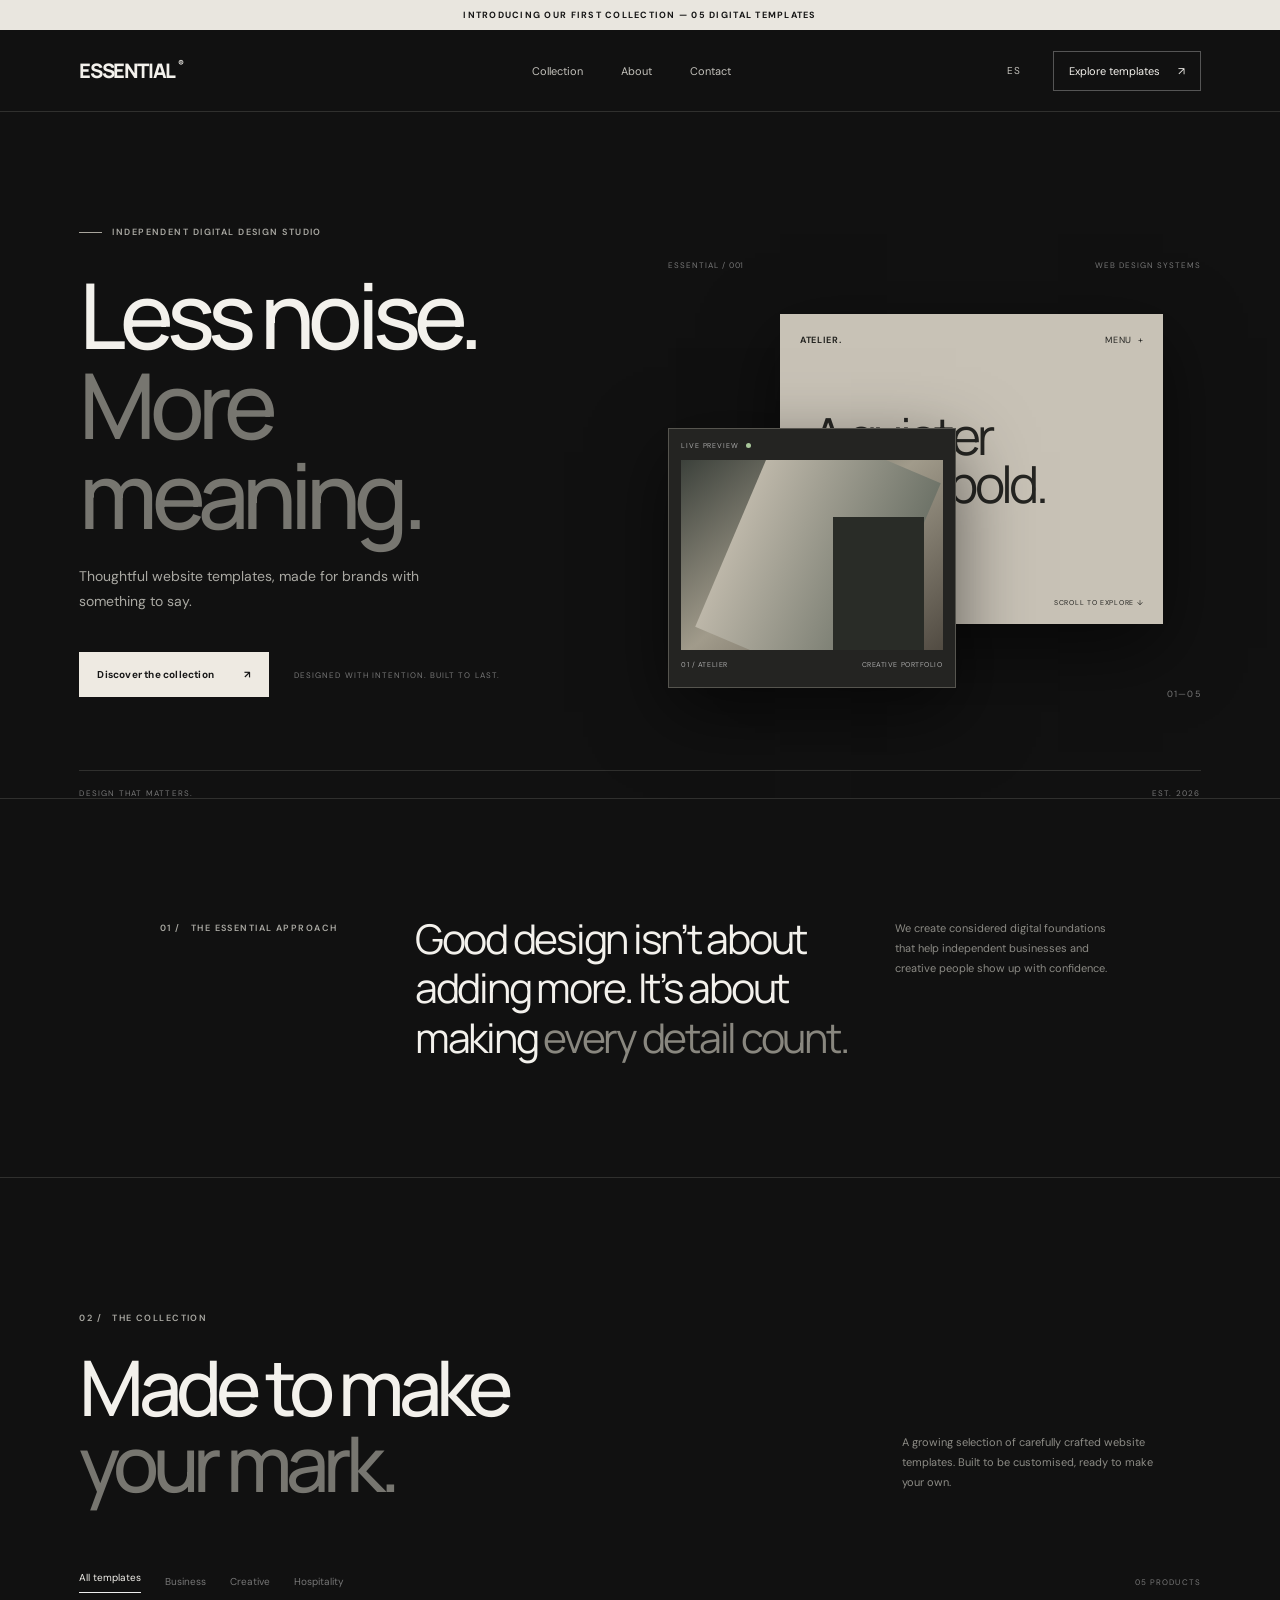
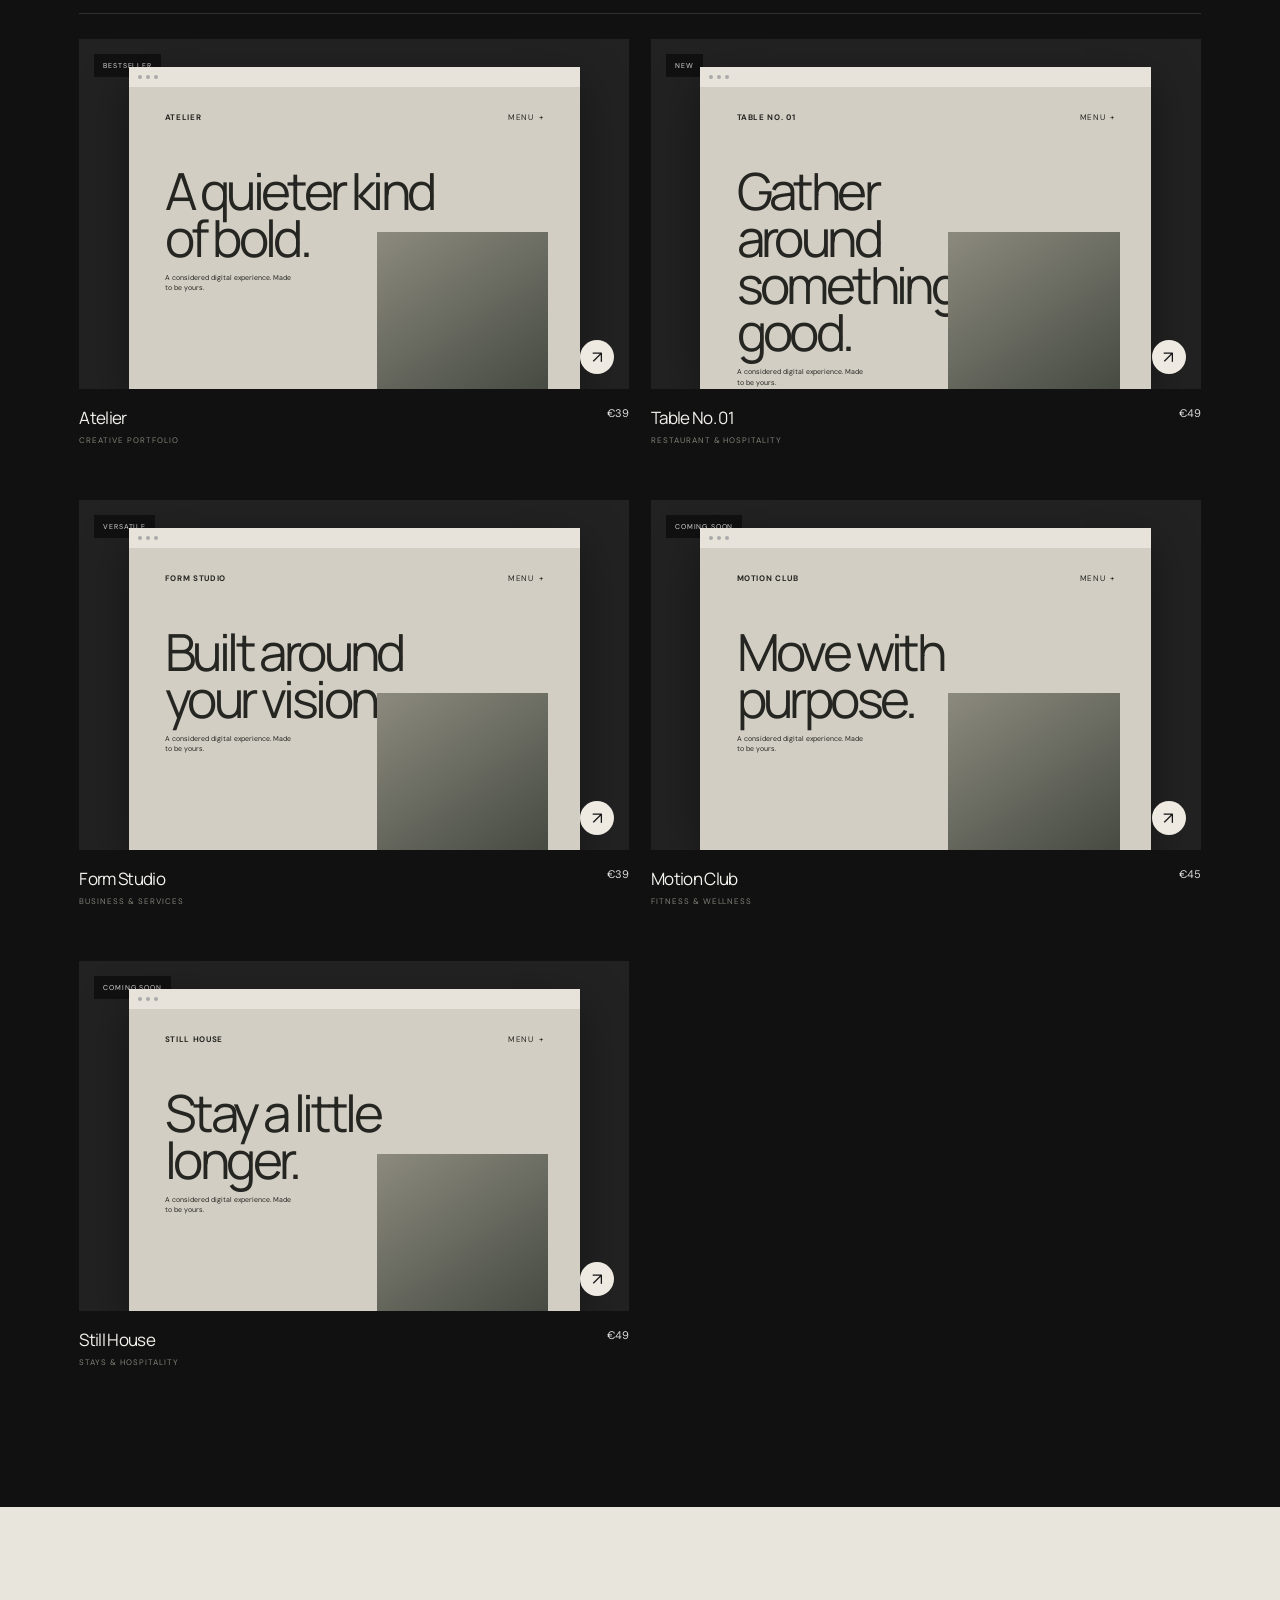
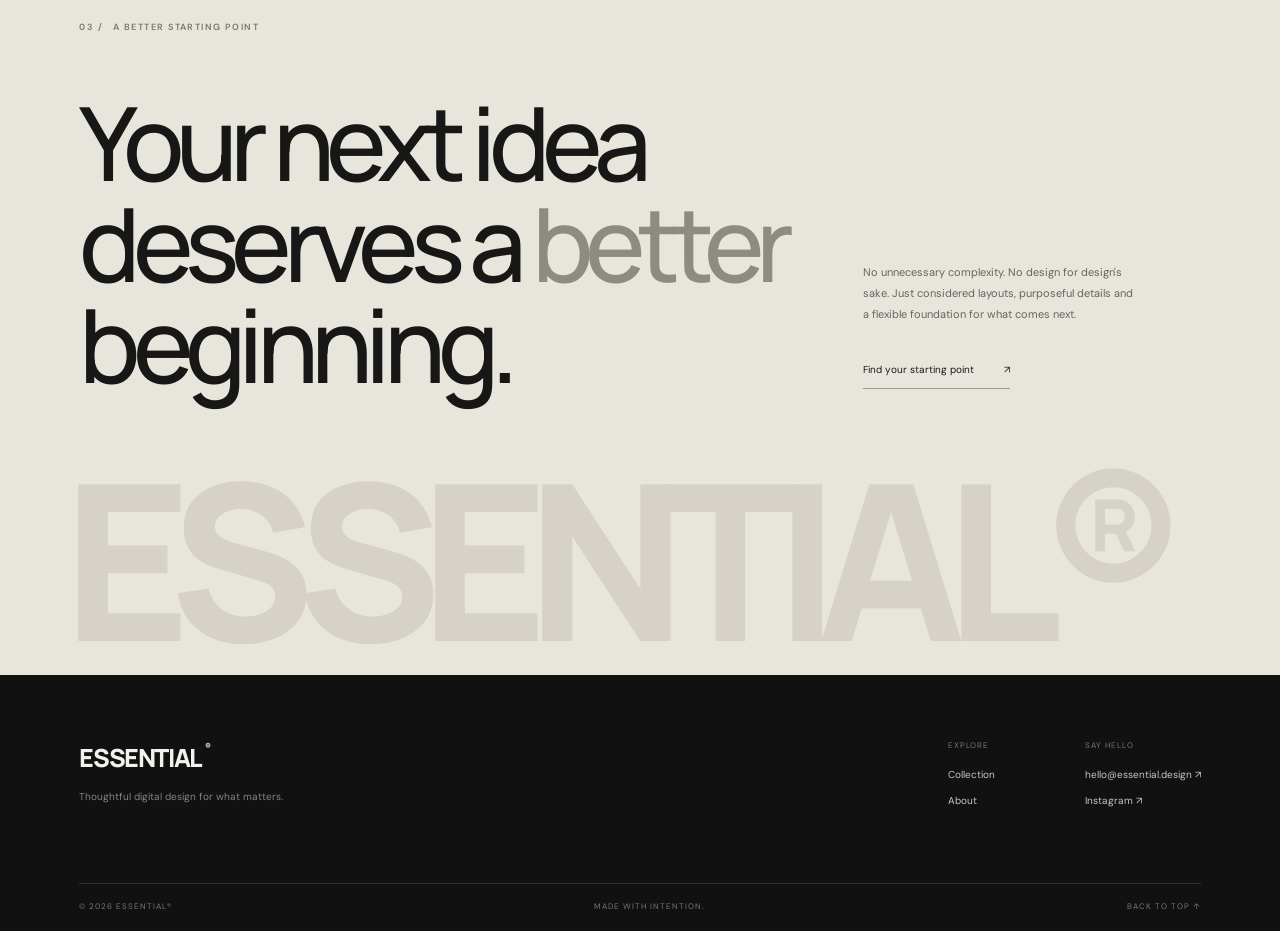
==== index.html @ 999c1328 "Initial commit - ESSENTIAL Store v0.1" ====
<!doctype html>
<html lang="en">

<head>
  <meta charset="utf-8">
  <meta name="viewport" content="width=device-width, initial-scale=1">
  <meta name="description" content="Essential — thoughtful website templates for ambitious brands.">
  <meta name="theme-color" content="#111111">
  <title>ESSENTIAL® — Digital Design Studio</title>
  <link rel="preconnect" href="https://fonts.googleapis.com">
  <link rel="preconnect" href="https://fonts.gstatic.com" crossorigin>
  <link
    href="https://fonts.googleapis.com/css2?family=DM+Sans:wght@400;500;600;700&family=Manrope:wght@400;500;600;700;800&display=swap"
    rel="stylesheet">
  <link rel="stylesheet" href="css/style.css">
  <script src="js/products.js" defer></script>
  <script src="js/main.js" defer></script>
</head>

<body>
  <div class="announcement" data-i18n="announcement">INTRODUCING OUR FIRST COLLECTION — 05 DIGITAL TEMPLATES</div>
  <header class="site-header">
    <a class="wordmark" href="#" aria-label="Essential home">ESSENTIAL<span>®</span></a>
    <nav class="main-nav" aria-label="Main navigation">
      <a href="#collection" data-i18n="navCollection">Collection</a>
      <a href="#about" data-i18n="navAbout">About</a>
      <a href="#contact" data-i18n="navContact">Contact</a>
    </nav>
    <div class="header-actions">
      <button class="language-switch" id="languageToggle" type="button" aria-label="Change language">ES</button>
      <a class="header-cta" href="#collection"><span data-i18n="navExplore">Explore templates</span><span
          aria-hidden="true">↗</span></a>
      <button class="menu-toggle" id="menuToggle" type="button" aria-label="Open menu"
        aria-expanded="false"><span></span><span></span></button>
    </div>
  </header>

  <main>
    <section class="hero">
      <div class="hero-copy">
        <p class="eyebrow"><span class="eyebrow-line"></span><span data-i18n="heroEyebrow">INDEPENDENT DIGITAL DESIGN
            STUDIO</span></p>
        <h1 data-i18n="heroTitle">Less noise.<br><span>More meaning.</span></h1>
        <p class="hero-description" data-i18n="heroDescription">Thoughtful website templates, made for brands with
          something to say.</p>
        <div class="hero-actions">
          <a class="button button-light" href="#collection"><span data-i18n="heroButton">Discover the
              collection</span><span>↗</span></a>
          <span class="hero-note" data-i18n="heroNote">DESIGNED WITH INTENTION. BUILT TO LAST.</span>
        </div>
      </div>
      <div class="hero-art" aria-label="Abstract website design preview">
        <div class="art-topline"><span>ESSENTIAL / 001</span><span>WEB DESIGN SYSTEMS</span></div>
        <div class="art-card art-card-back">
          <div class="mini-nav"><b>ATELIER.</b><span>MENU&nbsp; +</span></div>
          <div class="art-back-title">A quieter<br>kind of bold.</div>
          <div class="art-back-foot"><span>CREATIVE STUDIO</span><span>SCROLL TO EXPLORE ↓</span></div>
        </div>
        <div class="art-card art-card-front">
          <div class="preview-label">LIVE PREVIEW <i></i></div>
          <div class="preview-image"></div>
          <div class="preview-meta"><span>01 / ATELIER</span><span>CREATIVE PORTFOLIO</span></div>
        </div>
        <div class="art-index">01—05</div>
      </div>
      <div class="hero-bottom"><span data-i18n="heroBottom">DESIGN THAT MATTERS.</span><span>EST. 2026</span></div>
    </section>

    <section class="intro-strip" id="about">
      <p class="eyebrow">01 / <span data-i18n="aboutEyebrow">THE ESSENTIAL APPROACH</span></p>
      <p class="intro-statement" data-i18n="aboutStatement">Good design isn't about adding more. It's about making
        <em>every detail count.</em></p>
      <p class="intro-small" data-i18n="aboutText">We create considered digital foundations that help independent
        businesses and creative people show up with confidence.</p>
    </section>

    <section class="collection-section" id="collection">
      <div class="section-heading">
        <div>
          <p class="eyebrow">02 / <span data-i18n="collectionEyebrow">THE COLLECTION</span></p>
          <h2 data-i18n="collectionTitle">Made to make<br><span>your mark.</span></h2>
        </div>
        <p class="section-side-note" data-i18n="collectionNote">A growing selection of carefully crafted website
          templates. Built to be customised, ready to make your own.</p>
      </div>
      <div class="filter-row">
        <div class="filters" id="filters" aria-label="Filter templates">
          <button class="filter-button active" data-filter="all" data-i18n="filterAll">All templates</button>
          <button class="filter-button" data-filter="business" data-i18n="filterBusiness">Business</button>
          <button class="filter-button" data-filter="creative" data-i18n="filterCreative">Creative</button>
          <button class="filter-button" data-filter="hospitality" data-i18n="filterHospitality">Hospitality</button>
        </div>
        <span class="result-count" id="resultCount">05 PRODUCTS</span>
      </div>
      <div class="product-grid" id="productGrid"></div>
    </section>

    <section class="manifesto">
      <p class="eyebrow">03 / <span data-i18n="manifestoEyebrow">A BETTER STARTING POINT</span></p>
      <div class="manifesto-content">
        <h2 data-i18n="manifestoTitle">Your next idea<br>deserves a <em>better</em><br>beginning.</h2>
        <div class="manifesto-aside">
          <p data-i18n="manifestoText">No unnecessary complexity. No design for design's sake. Just considered layouts,
            purposeful details and a flexible foundation for what comes next.</p>
          <a class="text-link" href="#collection"><span data-i18n="manifestoLink">Find your starting
              point</span><span>↗</span></a>
        </div>
      </div>
      <div class="manifesto-word">ESSENTIAL®</div>
    </section>
  </main>

  <footer class="site-footer" id="contact">
    <div class="footer-top">
      <div>
        <a class="wordmark footer-wordmark" href="#">ESSENTIAL<span>®</span></a>
        <p data-i18n="footerTagline">Thoughtful digital design for what matters.</p>
      </div>
      <div class="footer-links">
        <div><span class="footer-label" data-i18n="footerExplore">EXPLORE</span><a href="#collection"
            data-i18n="navCollection">Collection</a><a href="#about" data-i18n="navAbout">About</a></div>
        <div><span class="footer-label" data-i18n="footerSayHello">SAY HELLO</span><a
            href="mailto:hello@essential.design">hello@essential.design ↗</a><span class="footer-muted">Instagram
            ↗</span></div>
      </div>
    </div>
    <div class="footer-bottom"><span>© 2026 ESSENTIAL®</span><span data-i18n="footerMade">MADE WITH INTENTION.</span><a
        href="#">BACK TO TOP ↑</a></div>
  </footer>

  <dialog class="product-dialog" id="productDialog">
    <button class="dialog-close" id="dialogClose" aria-label="Close dialog">×</button>
    <div class="dialog-preview" id="dialogPreview"></div>
    <div class="dialog-info">
      <p class="eyebrow" id="dialogCategory"></p>
      <h2 id="dialogTitle"></h2>
      <p id="dialogDescription"></p>
      <div class="dialog-bottom"><strong id="dialogPrice"></strong><button class="button button-light"
          id="interestButton" type="button"><span data-i18n="notifyMe">Register interest</span><span>↗</span></button>
      </div>
      <p class="dialog-disclaimer" data-i18n="comingSoon">Purchases will be enabled when the store launches. This
        preview does not process payments.</p>
    </div>
  </dialog>
  <div class="toast" id="toast" role="status" aria-live="polite"></div>
</body>

</html>
---- css/style.css ----
/* ESSENTIAL — initial storefront */
:root {
    --bg: #111;
    --panel: #181818;
    --panel-2: #202020;
    --text: #f3f1ec;
    --muted: #92918d;
    --line: #30302e;
    --accent: #d8d3c8;
    --font: "DM Sans", sans-serif;
    --display: "Manrope", sans-serif
}

* {
    box-sizing: border-box
}

html {
    scroll-behavior: smooth;
    scroll-padding-top: 90px
}

body {
    margin: 0;
    background: var(--bg);
    color: var(--text);
    font-family: var(--font);
    font-size: 14px;
    -webkit-font-smoothing: antialiased
}

a {
    color: inherit;
    text-decoration: none
}

button {
    font: inherit
}

.announcement {
    height: 30px;
    display: flex;
    align-items: center;
    justify-content: center;
    background: #e9e6df;
    color: #161616;
    font-size: 9px;
    font-weight: 700;
    letter-spacing: .14em;
    text-align: center;
    padding: 0 12px
}

.site-header {
    height: 82px;
    padding: 0 6.2%;
    display: flex;
    align-items: center;
    justify-content: space-between;
    border-bottom: 1px solid var(--line);
    position: sticky;
    top: 0;
    background: rgba(17, 17, 17, .94);
    backdrop-filter: blur(14px);
    z-index: 10
}

.wordmark {
    font-family: var(--display);
    font-size: 20px;
    font-weight: 800;
    letter-spacing: -1.4px
}

.wordmark span {
    font-size: 9px;
    vertical-align: top;
    margin-left: 3px;
    letter-spacing: 0
}

.main-nav {
    display: flex;
    gap: 38px;
    margin-left: 80px
}

.main-nav a,
.header-cta {
    font-size: 11px;
    color: #c4c2bc;
    transition: color .2s
}

.main-nav a:hover,
.header-cta:hover {
    color: white
}

.header-actions {
    display: flex;
    align-items: center;
    gap: 24px
}

.language-switch {
    border: 0;
    background: transparent;
    color: #c4c2bc;
    font-size: 10px;
    letter-spacing: .1em;
    cursor: pointer;
    padding: 8px
}

.header-cta {
    display: flex;
    gap: 18px;
    align-items: center;
    border: 1px solid #555;
    padding: 12px 15px;
    color: #f4f2ed
}

.menu-toggle {
    display: none;
    background: none;
    border: 0
}

.hero {
    min-height: 660px;
    padding: 105px 6.2% 28px;
    position: relative;
    display: grid;
    grid-template-columns: 1fr 1fr;
    gap: 5%;
    align-items: center;
    overflow: hidden
}

.hero-copy {
    max-width: 570px;
    padding-bottom: 45px
}

.eyebrow {
    font-size: 9px;
    letter-spacing: .16em;
    color: #aaa9a3;
    font-weight: 600;
    display: flex;
    align-items: center;
    gap: 10px
}

.eyebrow-line {
    width: 23px;
    height: 1px;
    background: #a8a59d
}

.hero h1,
.section-heading h2,
.manifesto h2 {
    font-family: var(--display);
    font-weight: 500;
    letter-spacing: -.075em;
    line-height: .99;
    font-size: clamp(56px, 7.1vw, 100px);
    margin: 32px 0 24px
}

.hero h1 span,
.section-heading h2 span {
    color: #777670
}

.hero-description {
    max-width: 360px;
    color: #aaa9a3;
    line-height: 1.8;
    font-size: 14px
}

.hero-actions {
    display: flex;
    align-items: center;
    gap: 25px;
    margin-top: 38px;
    flex-wrap: wrap
}

.button {
    display: inline-flex;
    align-items: center;
    justify-content: space-between;
    gap: 30px;
    padding: 16px 18px;
    border: 0;
    font-size: 10px;
    font-weight: 700;
    letter-spacing: .02em;
    cursor: pointer;
    transition: transform .2s, background .2s
}

.button:hover {
    transform: translateY(-2px)
}

.button-light {
    background: #eeeae2;
    color: #171717
}

.hero-note {
    font-size: 8px;
    letter-spacing: .13em;
    color: #777
}

.hero-art {
    height: 440px;
    position: relative;
    max-width: 570px;
    width: 100%;
    justify-self: end
}

.art-topline {
    display: flex;
    justify-content: space-between;
    font-size: 8px;
    letter-spacing: .12em;
    color: #777;
    position: absolute;
    top: 0;
    width: 100%
}

.art-card {
    position: absolute;
    box-shadow: 0 24px 70px #0008;
    overflow: hidden
}

.art-card-back {
    width: 72%;
    height: 310px;
    right: 7%;
    top: 54px;
    background: #c8c2b6;
    color: #252522;
    padding: 20px
}

.mini-nav {
    display: flex;
    justify-content: space-between;
    font-size: 9px;
    letter-spacing: .08em
}

.art-back-title {
    font-family: var(--display);
    font-size: clamp(30px, 4vw, 54px);
    line-height: .95;
    letter-spacing: -.07em;
    margin: 65px 0 0 12px
}

.art-back-foot {
    position: absolute;
    bottom: 17px;
    left: 20px;
    right: 20px;
    display: flex;
    justify-content: space-between;
    font-size: 7px;
    letter-spacing: .1em
}

.art-card-front {
    width: 54%;
    height: 260px;
    left: 0;
    bottom: 12px;
    background: #242422;
    padding: 12px;
    border: 1px solid #56554f
}

.preview-label {
    font-size: 7px;
    letter-spacing: .13em;
    color: #aaa;
    display: flex;
    align-items: center;
    gap: 7px;
    margin-bottom: 10px
}

.preview-label i {
    width: 5px;
    height: 5px;
    border-radius: 50%;
    background: #a8c69a
}

.preview-image {
    height: 190px;
    background: linear-gradient(140deg, #3c413b, #a19b8b 48%, #514b42);
    position: relative;
    overflow: hidden
}

.preview-image:before {
    content: "";
    position: absolute;
    width: 65%;
    height: 120%;
    background: linear-gradient(90deg, #bdb7a9, #6f7469);
    transform: rotate(23deg);
    left: 20%;
    top: -10%
}

.preview-image:after {
    content: "";
    position: absolute;
    width: 35%;
    height: 70%;
    background: #292c27;
    right: 7%;
    bottom: 0
}

.preview-meta {
    display: flex;
    justify-content: space-between;
    font-size: 7px;
    color: #aaa;
    margin-top: 10px;
    letter-spacing: .08em
}

.art-index {
    position: absolute;
    right: 0;
    bottom: 0;
    font-size: 9px;
    color: #777;
    letter-spacing: .12em
}

.hero-bottom {
    grid-column: 1/-1;
    display: flex;
    justify-content: space-between;
    border-top: 1px solid var(--line);
    padding-top: 17px;
    font-size: 8px;
    letter-spacing: .15em;
    color: #777
}

.intro-strip {
    padding: 115px 12.5%;
    border-top: 1px solid var(--line);
    border-bottom: 1px solid var(--line);
    display: grid;
    grid-template-columns: 1fr 2fr 1fr;
    gap: 30px;
    align-items: start
}

.intro-strip .eyebrow {
    margin: 8px 0
}

.intro-statement {
    font-family: var(--display);
    font-size: clamp(26px, 3.2vw, 43px);
    letter-spacing: -.055em;
    line-height: 1.2;
    margin: 0;
    max-width: 650px
}

.intro-statement em {
    font-style: normal;
    color: #89877f
}

.intro-small {
    font-size: 11px;
    color: #8c8b85;
    line-height: 1.8;
    margin: 5px 0 0
}

.collection-section {
    padding: 125px 6.2% 140px
}

.section-heading {
    display: flex;
    justify-content: space-between;
    align-items: end;
    margin-bottom: 65px
}

.section-heading h2 {
    font-size: clamp(48px, 6vw, 78px);
    margin: 25px 0 0
}

.section-side-note {
    max-width: 265px;
    color: #8d8c86;
    font-size: 11px;
    line-height: 1.8;
    margin: 0 3% 8px 20px
}

.filter-row {
    display: flex;
    align-items: center;
    justify-content: space-between;
    border-bottom: 1px solid var(--line);
    padding-bottom: 15px;
    margin-bottom: 25px
}

.filters {
    display: flex;
    gap: 24px;
    flex-wrap: wrap
}

.filter-button {
    border: 0;
    background: none;
    padding: 5px 0;
    color: #777;
    font-size: 10px;
    cursor: pointer
}

.filter-button.active,
.filter-button:hover {
    color: #f2f0eb
}

.filter-button.active:after {
    content: "";
    height: 1px;
    display: block;
    background: #eee;
    margin-top: 8px
}

.result-count {
    font-size: 8px;
    letter-spacing: .13em;
    color: #777
}

.product-grid {
    display: grid;
    grid-template-columns: repeat(2, minmax(0, 1fr));
    gap: 55px 22px
}

.product-card {
    min-width: 0;
    cursor: pointer
}

.product-visual {
    height: 350px;
    background: #222;
    position: relative;
    overflow: hidden;
    transition: transform .35s
}

.product-card:hover .product-visual {
    transform: translateY(-4px)
}

.product-visual .mock-window {
    position: absolute;
    inset: 28px 9% 0;
    background: #d2cec3;
    color: #252522;
    box-shadow: 0 15px 45px #0006;
    overflow: hidden
}

.mock-browser {
    height: 20px;
    background: #e7e3da;
    display: flex;
    align-items: center;
    padding: 0 9px;
    gap: 4px
}

.mock-browser i {
    width: 4px;
    height: 4px;
    border-radius: 50%;
    background: #aaa
}

.mock-site {
    padding: 25px 8%;
    height: 100%;
    position: relative
}

.mock-nav {
    display: flex;
    justify-content: space-between;
    font-size: 8px;
    letter-spacing: .08em
}

.mock-headline {
    font-family: var(--display);
    font-size: clamp(27px, 4vw, 52px);
    line-height: .92;
    letter-spacing: -.07em;
    margin-top: 45px;
    max-width: 75%
}

.mock-sub {
    font-size: 7px;
    max-width: 130px;
    line-height: 1.5;
    margin-top: 12px
}

.mock-shape {
    position: absolute;
    right: 7%;
    bottom: 0;
    width: 38%;
    height: 55%;
    background: linear-gradient(145deg, #8c8a7e, #41463e)
}

.visual-restaurant {
    background: #39342f
}

.visual-restaurant .mock-window {
    background: #e2d6c4
}

.visual-restaurant .mock-shape {
    background: linear-gradient(145deg, #a77b4e, #37291f)
}

.visual-barber {
    background: #292929
}

.visual-barber .mock-window {
    background: #d2c8b8
}

.visual-barber .mock-shape {
    background: linear-gradient(145deg, #282522, #806b51)
}

.visual-portfolio {
    background: #333a37
}

.visual-portfolio .mock-window {
    background: #d7d9d1
}

.visual-portfolio .mock-shape {
    background: linear-gradient(145deg, #7d8b7c, #343d38)
}

.visual-fitness {
    background: #30382f
}

.visual-fitness .mock-window {
    background: #d9ddce
}

.visual-fitness .mock-shape {
    background: linear-gradient(145deg, #b5c66e, #4c5a39)
}

.visual-stay {
    background: #34302d
}

.visual-stay .mock-window {
    background: #e1d8ca
}

.visual-stay .mock-shape {
    background: linear-gradient(145deg, #a7a08c, #625f50)
}

.product-tag {
    position: absolute;
    top: 15px;
    left: 15px;
    background: #111;
    color: #ddd;
    padding: 7px 9px;
    font-size: 7px;
    letter-spacing: .12em
}

.product-open {
    position: absolute;
    right: 15px;
    bottom: 15px;
    width: 34px;
    height: 34px;
    border-radius: 50%;
    display: grid;
    place-items: center;
    background: #eeeae2;
    color: #171717;
    font-size: 17px;
    transition: transform .2s
}

.product-card:hover .product-open {
    transform: rotate(45deg)
}

.product-details {
    display: flex;
    justify-content: space-between;
    align-items: start;
    padding-top: 17px;
    gap: 12px
}

.product-name {
    font-family: var(--display);
    font-size: 17px;
    letter-spacing: -.04em
}

.product-category {
    font-size: 8px;
    color: #818078;
    letter-spacing: .12em;
    margin-top: 6px
}

.product-price {
    font-size: 11px;
    color: #ddd
}

.manifesto {
    padding: 105px 6.2% 30px;
    background: #e8e5dd;
    color: #171715;
    overflow: hidden
}

.manifesto .eyebrow {
    color: #77766f
}

.manifesto-content {
    display: flex;
    justify-content: space-between;
    align-items: end
}

.manifesto h2 {
    font-size: clamp(55px, 8vw, 105px);
    margin: 50px 0 75px
}

.manifesto h2 em {
    font-style: normal;
    color: #8d8b82
}

.manifesto-aside {
    max-width: 270px;
    margin: 0 6% 82px 25px
}

.manifesto-aside p {
    font-size: 11px;
    line-height: 1.9;
    color: #65645e
}

.text-link {
    display: inline-flex;
    gap: 30px;
    border-bottom: 1px solid #999;
    padding: 12px 0;
    font-size: 10px;
    margin-top: 15px
}

.manifesto-word {
    font-family: var(--display);
    font-size: clamp(75px, 17vw, 230px);
    font-weight: 800;
    letter-spacing: -.1em;
    line-height: .8;
    white-space: nowrap;
    color: #d6d2c8;
    margin-left: -1.5%
}

.site-footer {
    padding: 65px 6.2% 20px
}

.footer-top {
    display: flex;
    justify-content: space-between;
    padding-bottom: 70px
}

.footer-wordmark {
    font-size: 25px
}

.footer-top p {
    font-size: 10px;
    color: #85847e;
    margin-top: 15px
}

.footer-links {
    display: flex;
    gap: 90px
}

.footer-links>div {
    display: flex;
    flex-direction: column;
    gap: 13px
}

.footer-label {
    font-size: 8px;
    letter-spacing: .14em;
    color: #777;
    margin-bottom: 5px
}

.footer-links a,
.footer-muted {
    font-size: 10px;
    color: #c9c7c1
}

.footer-bottom {
    border-top: 1px solid var(--line);
    padding-top: 17px;
    display: flex;
    justify-content: space-between;
    font-size: 8px;
    letter-spacing: .12em;
    color: #777
}

.product-dialog {
    padding: 0;
    border: 1px solid #444;
    background: #171717;
    color: #f3f1ec;
    width: min(760px, calc(100% - 32px));
    max-width: none;
    grid-template-columns: 1fr 1fr;
    box-shadow: 0 30px 100px #000b
}

.product-dialog[open] {
    display: grid
}

.product-dialog::backdrop {
    background: #000b;
    backdrop-filter: blur(5px)
}

.dialog-close {
    position: absolute;
    right: 12px;
    top: 8px;
    background: none;
    border: 0;
    color: #fff;
    font-size: 27px;
    cursor: pointer;
    z-index: 2
}

.dialog-preview {
    min-height: 330px;
    background: #353a34;
    position: relative;
    overflow: hidden
}

.dialog-preview:before {
    content: "";
    position: absolute;
    inset: 40px 20px 0;
    background: #d6d1c5;
    box-shadow: 0 10px 40px #0006
}

.dialog-preview:after {
    content: "";
    position: absolute;
    width: 45%;
    height: 45%;
    right: 15%;
    bottom: 0;
    background: linear-gradient(130deg, #9b9a87, #4b5147)
}

.dialog-info {
    padding: 55px 30px 25px;
    display: flex;
    flex-direction: column
}

.dialog-info h2 {
    font-family: var(--display);
    font-size: 34px;
    letter-spacing: -.06em;
    margin: 15px 0
}

.dialog-info>p:not(.eyebrow):not(.dialog-disclaimer) {
    font-size: 11px;
    color: #aaa;
    line-height: 1.8
}

.dialog-bottom {
    display: flex;
    align-items: center;
    justify-content: space-between;
    margin-top: auto;
    padding-top: 35px
}

.dialog-bottom strong {
    font-size: 18px
}

.dialog-disclaimer {
    font-size: 8px;
    color: #777;
    line-height: 1.6;
    margin-top: 18px
}

.toast {
    position: fixed;
    bottom: 24px;
    left: 50%;
    transform: translate(-50%, 20px);
    background: #eeeae2;
    color: #171717;
    padding: 13px 18px;
    font-size: 11px;
    opacity: 0;
    pointer-events: none;
    transition: .25s;
    z-index: 30
}

.toast.show {
    opacity: 1;
    transform: translate(-50%, 0)
}

@media(max-width:800px) {
    .site-header {
        padding: 0 5%;
        height: 72px
    }

    .main-nav {
        gap: 20px;
        margin-left: 0
    }

    .header-actions {
        gap: 12px
    }

    .hero {
        padding: 75px 5% 25px;
        grid-template-columns: 1fr;
        gap: 35px
    }

    .hero-copy {
        padding: 0
    }

    .hero-art {
        justify-self: center;
        width: min(100%, 550px);
        height: 390px
    }

    .hero-bottom {
        margin-top: 15px
    }

    .intro-strip {
        padding: 80px 8%;
        grid-template-columns: 1fr 2fr
    }

    .intro-small {
        grid-column: 2
    }

    .collection-section {
        padding: 90px 5%
    }

    .section-heading {
        align-items: start;
        gap: 25px;
        flex-direction: column
    }

    .section-side-note {
        margin: 0;
        max-width: 420px
    }

    .product-visual {
        height: 300px
    }

    .manifesto {
        padding: 85px 5% 25px
    }

    .manifesto-content {
        display: block
    }

    .manifesto h2 {
        margin: 45px 0
    }

    .manifesto-aside {
        margin: 0 0 55px auto
    }

    .footer-links {
        gap: 40px
    }
}

@media(max-width:560px) {
    .announcement {
        font-size: 7px
    }

    .main-nav {
        display: none;
        position: absolute;
        top: 71px;
        left: 0;
        right: 0;
        background: #171717;
        padding: 25px 5%;
        border-bottom: 1px solid var(--line);
        flex-direction: column;
        gap: 22px
    }

    .main-nav.open {
        display: flex
    }

    .header-cta {
        display: none
    }

    .menu-toggle {
        display: flex;
        flex-direction: column;
        gap: 5px;
        padding: 8px
    }

    .menu-toggle span {
        width: 20px;
        height: 1px;
        background: #eee
    }

    .hero {
        padding-top: 65px
    }

    .hero h1 {
        font-size: 64px
    }

    .hero-art {
        height: 330px
    }

    .art-card-back {
        height: 245px
    }

    .art-card-front {
        height: 215px
    }

    .preview-image {
        height: 145px
    }

    .art-back-title {
        margin-top: 45px
    }

    .intro-strip {
        display: block;
        padding: 70px 7%
    }

    .intro-statement {
        font-size: 32px;
        margin: 30px 0
    }

    .intro-small {
        max-width: 320px
    }

    .collection-section {
        padding: 75px 5%
    }

    .section-heading h2 {
        font-size: 55px
    }

    .filter-row {
        align-items: flex-start;
        gap: 15px;
        flex-direction: column
    }

    .filters {
        gap: 17px
    }

    .product-grid {
        grid-template-columns: 1fr;
        gap: 38px
    }

    .product-visual {
        height: 330px
    }

    .mock-headline {
        font-size: 46px
    }

    .manifesto h2 {
        font-size: 58px
    }

    .manifesto-word {
        font-size: 19vw
    }

    .footer-top {
        display: block
    }

    .footer-links {
        margin-top: 45px;
        gap: 35px;
        flex-wrap: wrap
    }

    .footer-bottom {
        gap: 12px;
        flex-wrap: wrap;
        font-size: 7px
    }

    .product-dialog[open] {
        display: block
    }

    .dialog-preview {
        min-height: 220px
    }

    .dialog-info {
        padding: 30px 22px 22px
    }

    .dialog-bottom {
        padding-top: 20px
    }
}
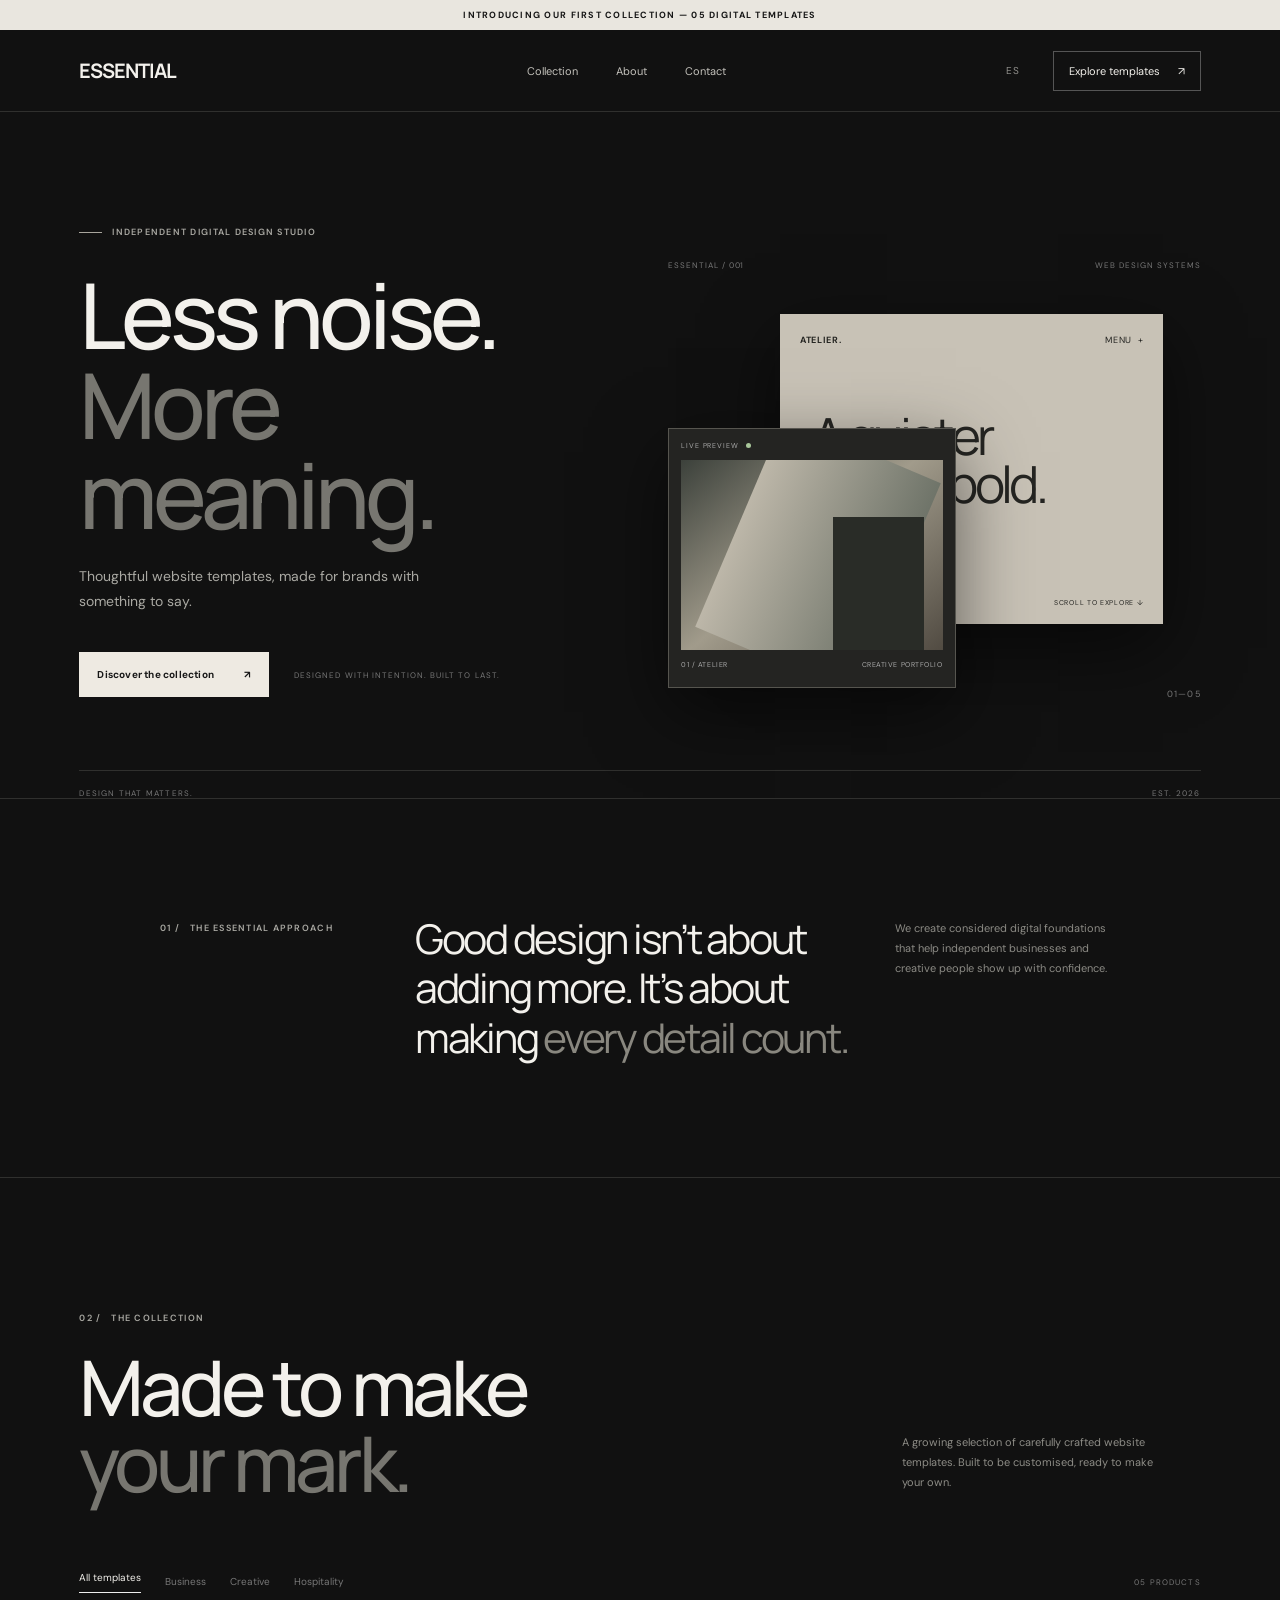
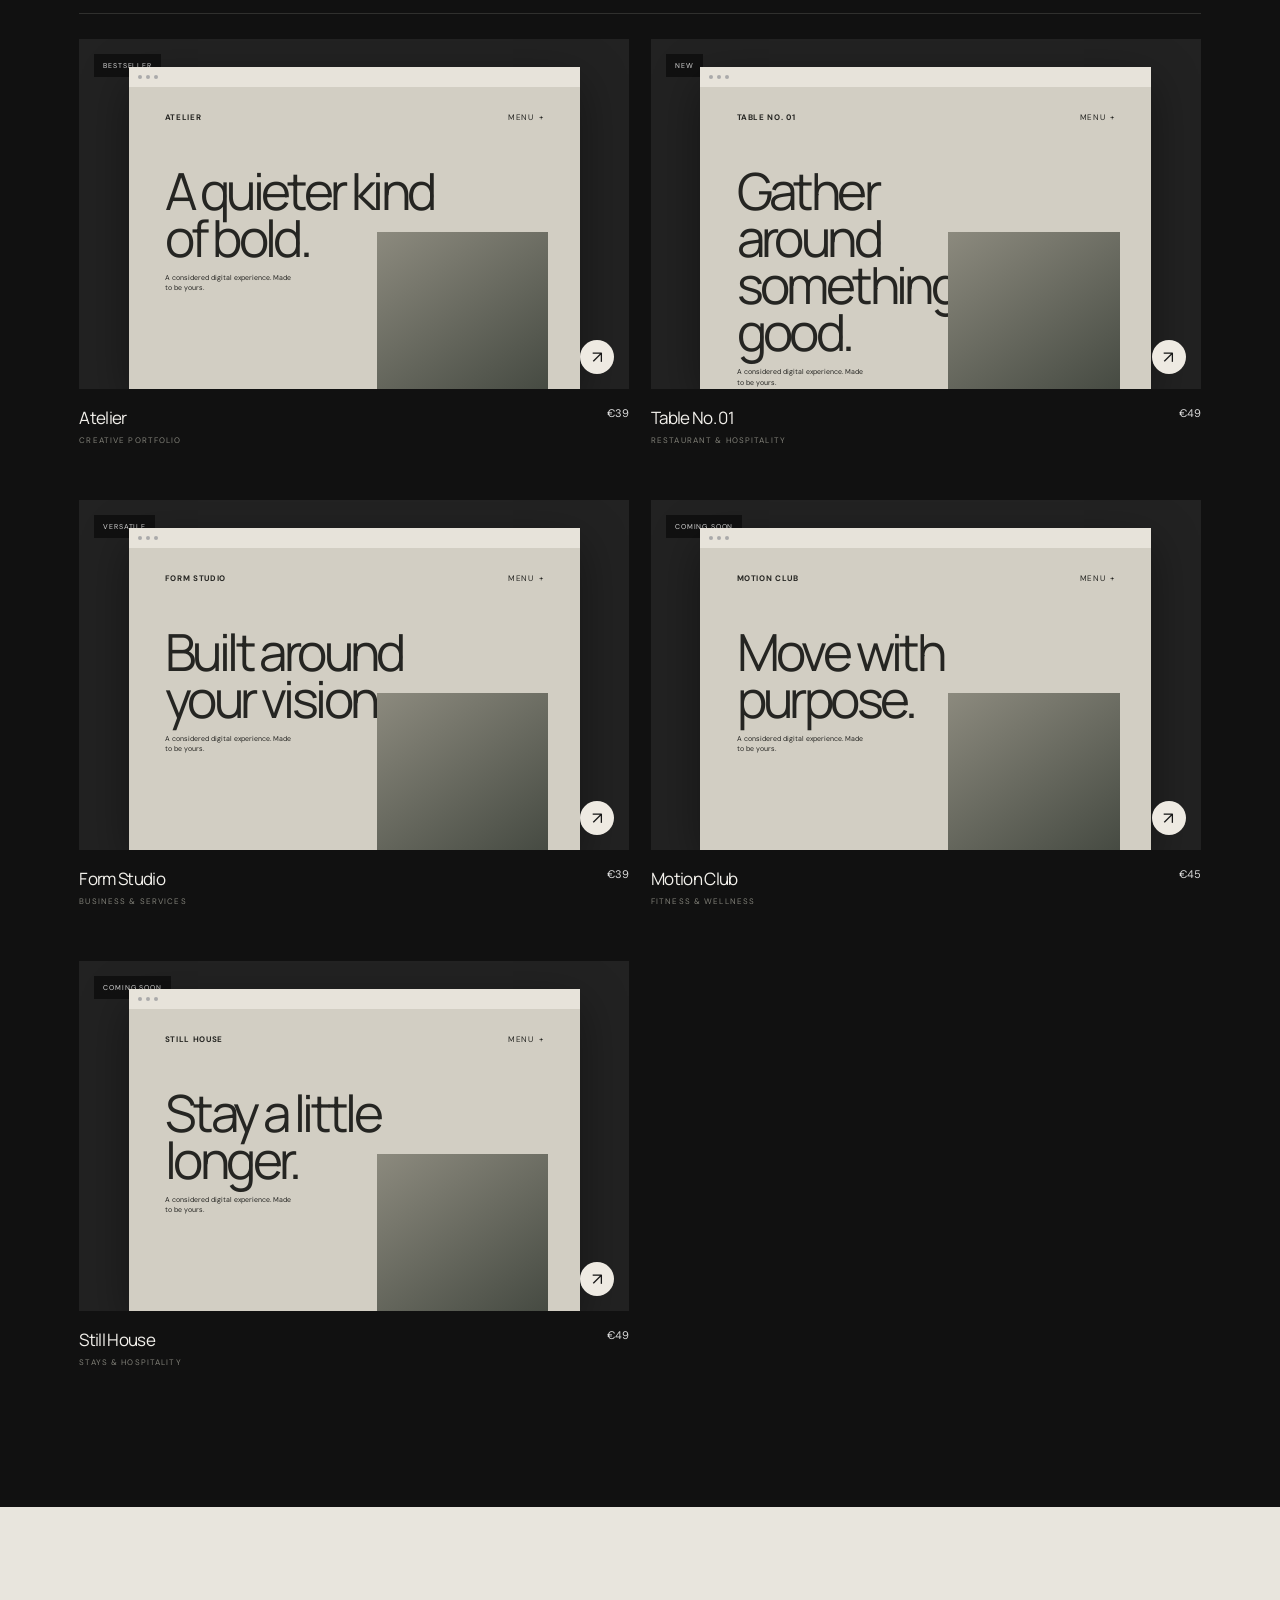
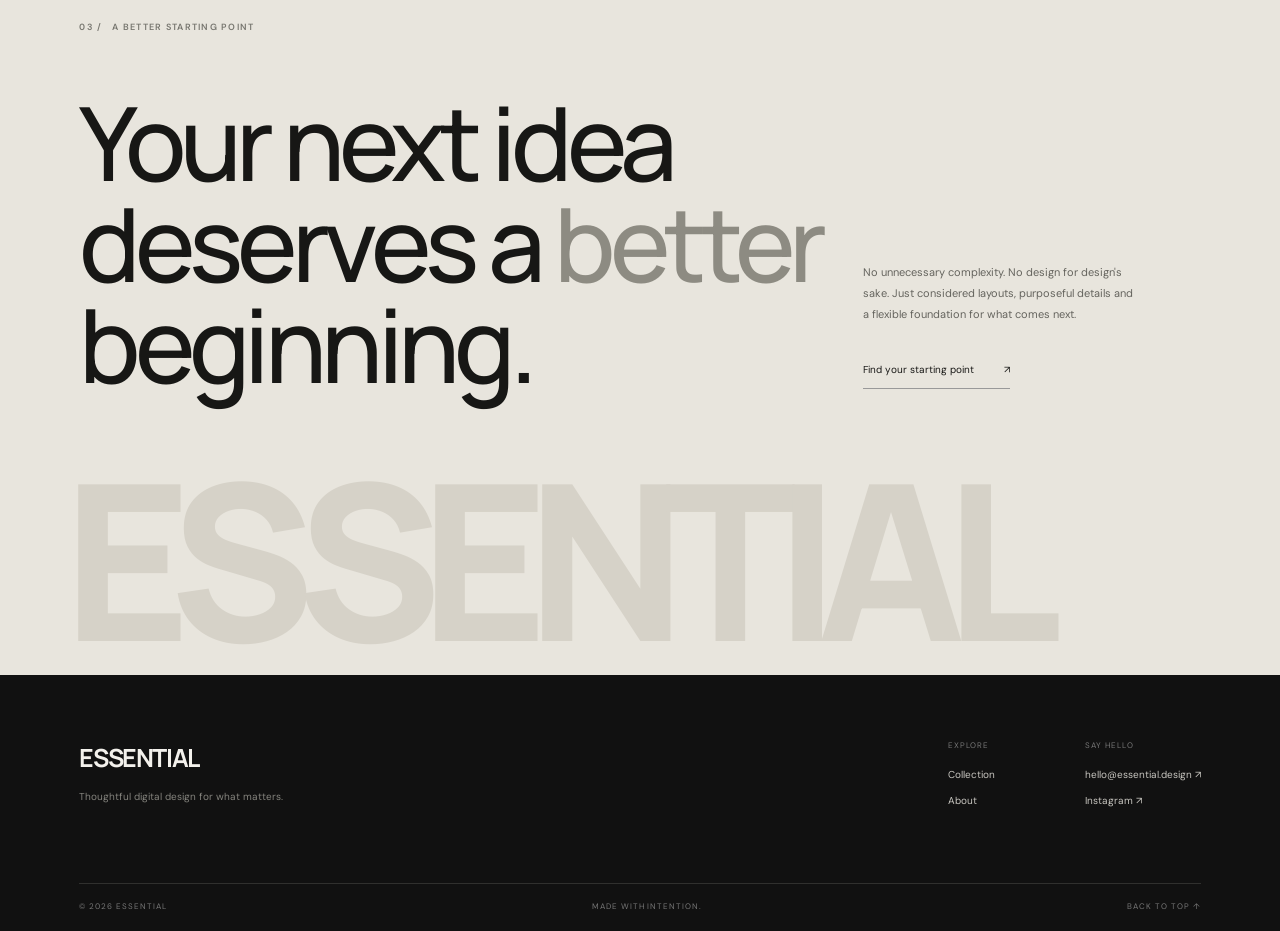
==== commit 4926bcae: "Refine ESSENTIAL visual identity and navigation" ====
--- a/index.html
+++ b/index.html
@@ -6,7 +6,7 @@
   <meta name="viewport" content="width=device-width, initial-scale=1">
   <meta name="description" content="Essential — thoughtful website templates for ambitious brands.">
   <meta name="theme-color" content="#111111">
-  <title>ESSENTIAL® — Digital Design Studio</title>
+  <title>ESSENTIAL — Digital Design Studio</title>
   <link rel="preconnect" href="https://fonts.googleapis.com">
   <link rel="preconnect" href="https://fonts.gstatic.com" crossorigin>
   <link
@@ -20,7 +20,7 @@
 <body>
   <div class="announcement" data-i18n="announcement">INTRODUCING OUR FIRST COLLECTION — 05 DIGITAL TEMPLATES</div>
   <header class="site-header">
-    <a class="wordmark" href="#" aria-label="Essential home">ESSENTIAL<span>®</span></a>
+    <a class="wordmark" href="#" aria-label="Essential home">ESSENTIAL</a>
     <nav class="main-nav" aria-label="Main navigation">
       <a href="#collection" data-i18n="navCollection">Collection</a>
       <a href="#about" data-i18n="navAbout">About</a>
@@ -69,7 +69,8 @@
     <section class="intro-strip" id="about">
       <p class="eyebrow">01 / <span data-i18n="aboutEyebrow">THE ESSENTIAL APPROACH</span></p>
       <p class="intro-statement" data-i18n="aboutStatement">Good design isn't about adding more. It's about making
-        <em>every detail count.</em></p>
+        <em>every detail count.</em>
+      </p>
       <p class="intro-small" data-i18n="aboutText">We create considered digital foundations that help independent
         businesses and creative people show up with confidence.</p>
     </section>
@@ -106,14 +107,14 @@
               point</span><span>↗</span></a>
         </div>
       </div>
-      <div class="manifesto-word">ESSENTIAL®</div>
+      <div class="manifesto-word">ESSENTIAL</div>
     </section>
   </main>
 
   <footer class="site-footer" id="contact">
     <div class="footer-top">
       <div>
-        <a class="wordmark footer-wordmark" href="#">ESSENTIAL<span>®</span></a>
+        <a class="wordmark footer-wordmark" href="#">ESSENTIAL</a>
         <p data-i18n="footerTagline">Thoughtful digital design for what matters.</p>
       </div>
       <div class="footer-links">
@@ -124,7 +125,7 @@
             ↗</span></div>
       </div>
     </div>
-    <div class="footer-bottom"><span>© 2026 ESSENTIAL®</span><span data-i18n="footerMade">MADE WITH INTENTION.</span><a
+    <div class="footer-bottom"><span>© 2026 ESSENTIAL</span><span data-i18n="footerMade">MADE WITH INTENTION.</span><a
         href="#">BACK TO TOP ↑</a></div>
   </footer>
 
--- a/css/style.css
+++ b/css/style.css
@@ -8,7 +8,15 @@
     --line: #30302e;
     --accent: #d8d3c8;
     --font: "DM Sans", sans-serif;
-    --display: "Manrope", sans-serif
+    --display: "Manrope", sans-serif;
+
+    /* Identidad visual ESSENTIAL */
+    --letter-spacing-display: -0.055em;
+    --letter-spacing-label: 0.14em;
+
+    /* Transiciones */
+    --transition-fast: 200ms ease;
+    --transition-smooth: 350ms ease;
 }
 
 * {
@@ -93,11 +101,31 @@
     transition: color .2s
 }
 
-.main-nav a:hover,
-.header-cta:hover {
-    color: white
-}
-
+.main-nav a {
+    position: relative;
+}
+
+.main-nav a::after {
+    content: "";
+    position: absolute;
+    left: 0;
+    bottom: -7px;
+    width: 100%;
+    height: 1px;
+    background: var(--accent);
+    transform: scaleX(0);
+    transform-origin: right;
+    transition: transform var(--transition-smooth);
+}
+
+.main-nav a:hover::after {
+    transform: scaleX(1);
+    transform-origin: left;
+}
+
+.main-nav a:hover {
+    color: var(--text);
+}
 .header-actions {
     display: flex;
     align-items: center;
@@ -107,11 +135,21 @@
 .language-switch {
     border: 0;
     background: transparent;
-    color: #c4c2bc;
+    color: var(--muted);
     font-size: 10px;
-    letter-spacing: .1em;
+    letter-spacing: .12em;
     cursor: pointer;
-    padding: 8px
+    padding: 8px;
+    transition: color var(--transition-fast);
+}
+
+.language-switch:hover {
+    color: var(--text);
+}
+
+.language-switch:focus-visible {
+    outline: 1px solid var(--accent);
+    outline-offset: 4px;
 }
 
 .header-cta {
@@ -120,7 +158,17 @@
     align-items: center;
     border: 1px solid #555;
     padding: 12px 15px;
-    color: #f4f2ed
+    color: var(--text);
+    transition:
+        color var(--transition-fast),
+        border-color var(--transition-fast),
+        background var(--transition-fast);
+}
+
+.header-cta:hover {
+    color: var(--bg);
+    background: var(--accent);
+    border-color: var(--accent);
 }
 
 .menu-toggle {
@@ -1132,4 +1180,36 @@
     .dialog-bottom {
         padding-top: 20px
     }
+}
+
+/* =================================
+   ESSENTIAL — TYPOGRAPHIC SYSTEM
+================================= */
+
+/* Titulares principales */
+.hero h1,
+.section-heading h2,
+.manifesto h2 {
+    letter-spacing: var(--letter-spacing-display);
+}
+
+/* Etiquetas y textos técnicos */
+.eyebrow,
+.announcement,
+.product-category,
+.footer-label,
+.result-count {
+    letter-spacing: var(--letter-spacing-label);
+}
+
+/* Identidad del logotipo */
+.wordmark {
+    font-family: var(--display);
+    font-weight: 700;
+    letter-spacing: -0.055em;
+    transition: opacity var(--transition-fast);
+}
+
+.wordmark:hover {
+    opacity: 0.75;
 }
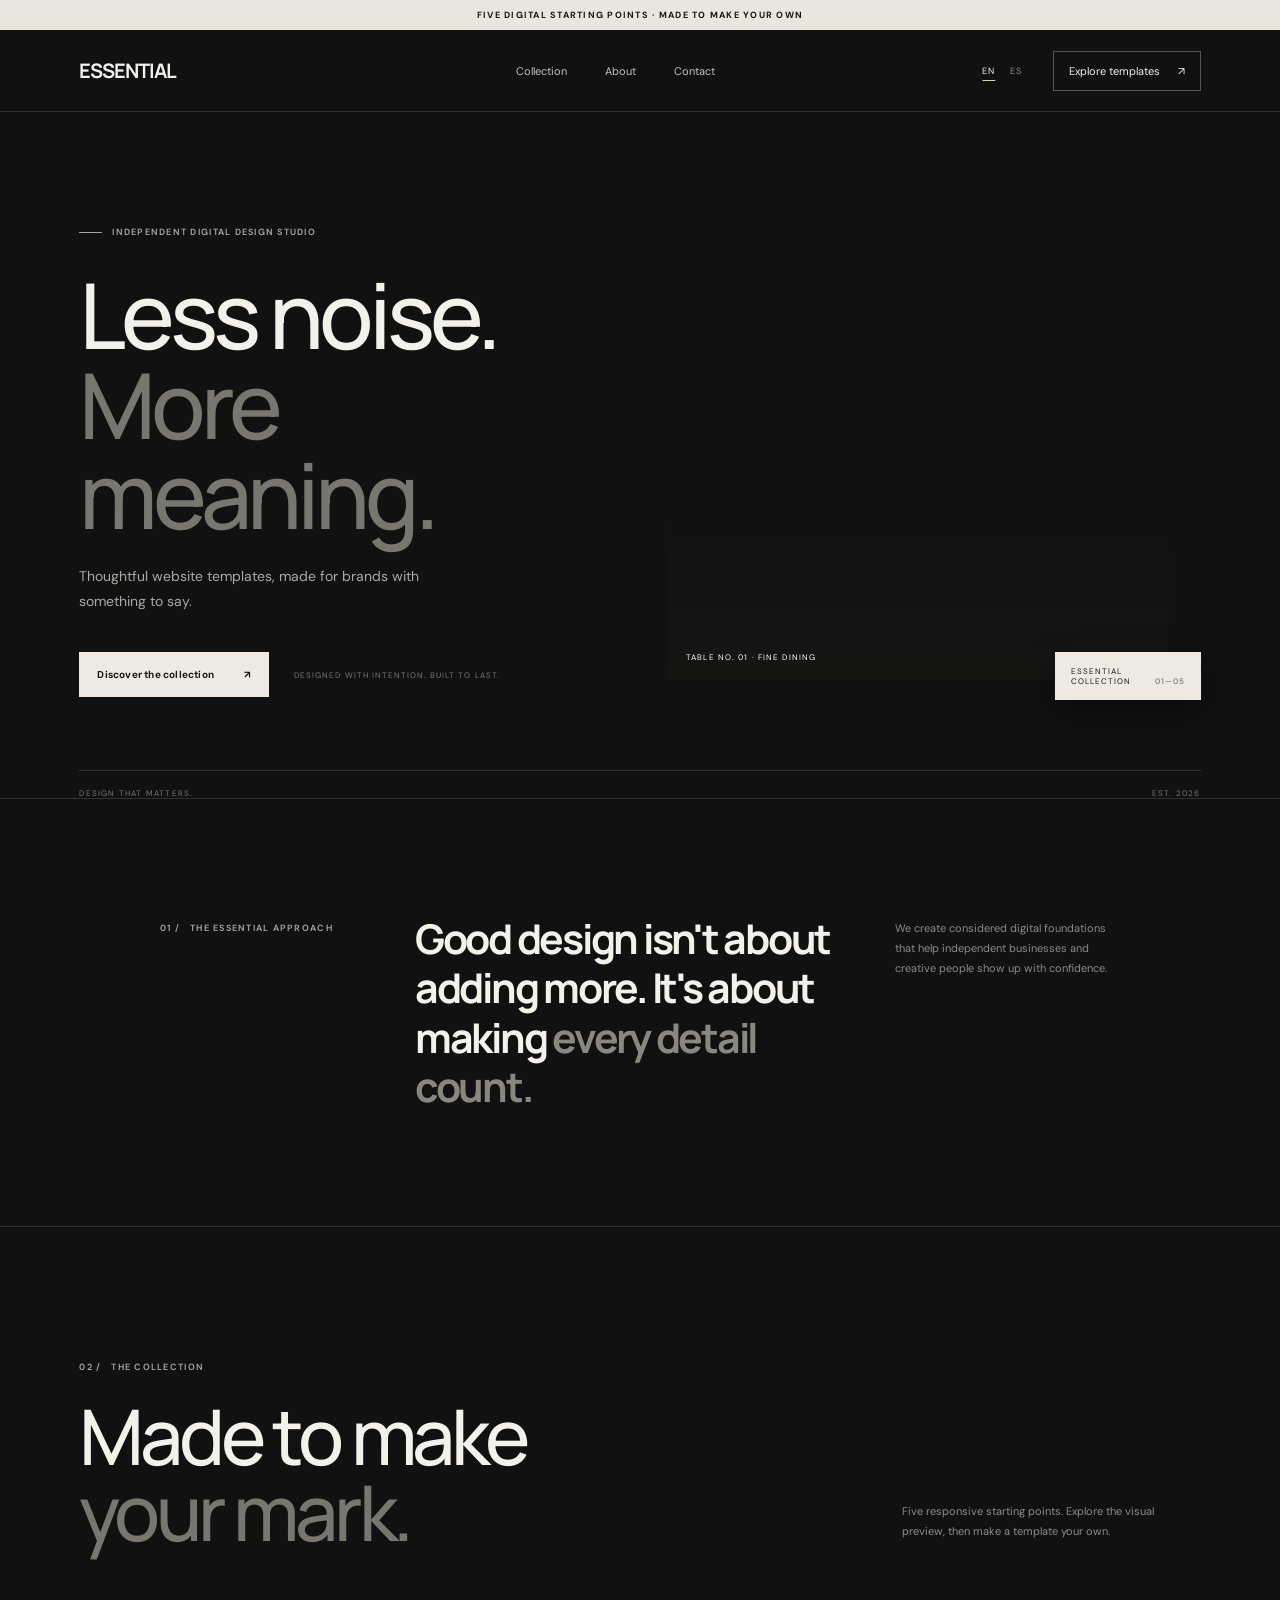
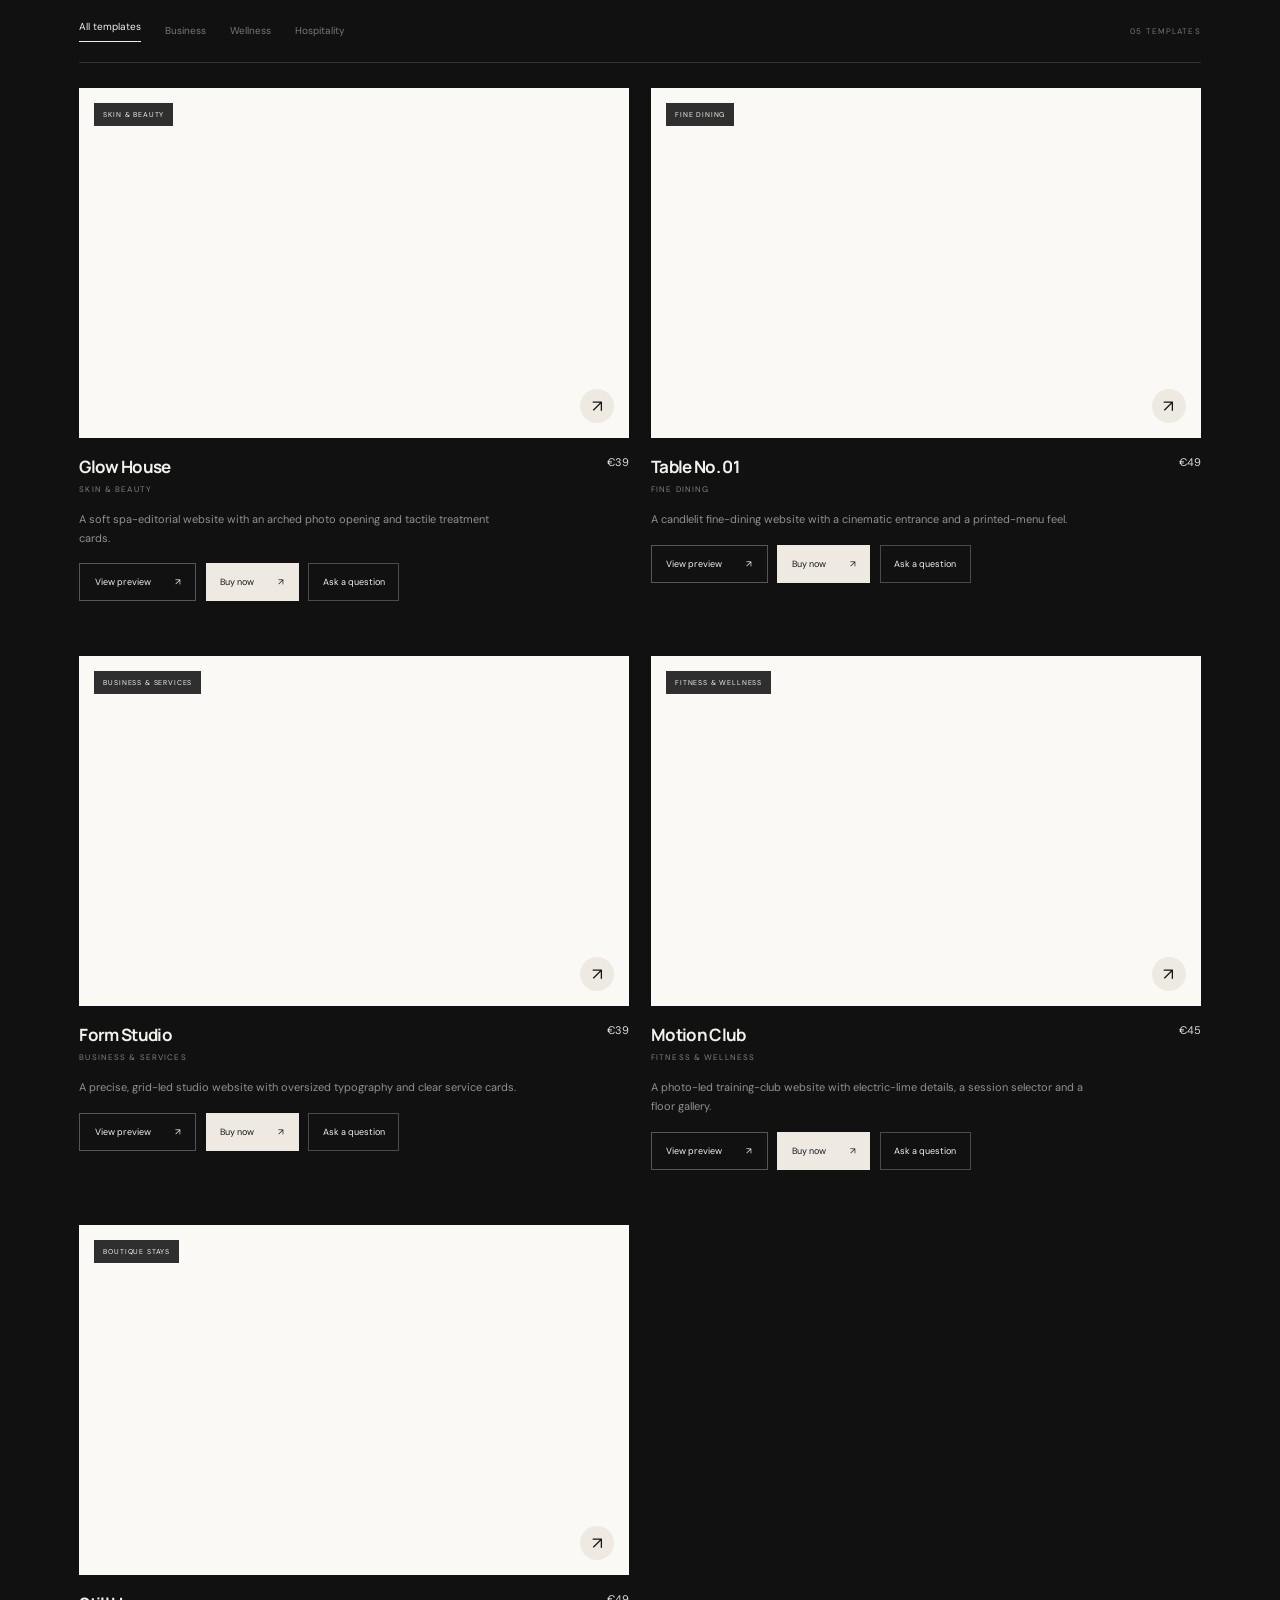
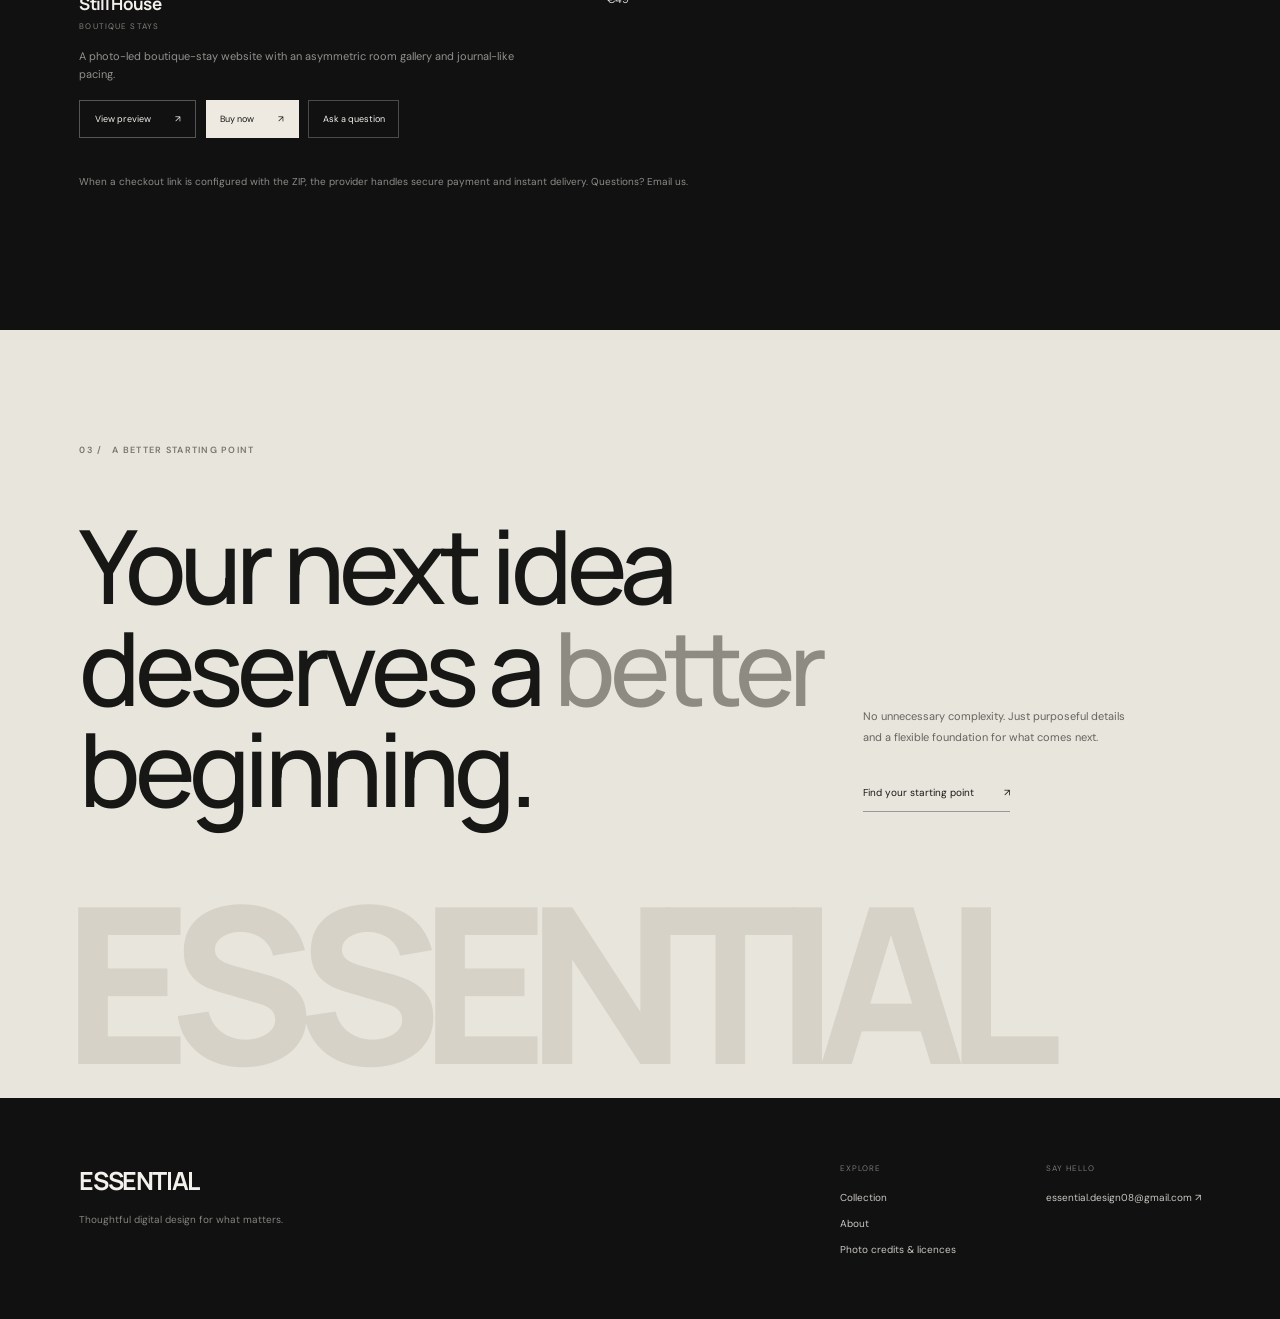
==== commit dc60f46d: "Prepare ESSENTIAL storefront for GitHub Pages" ====
--- a/index.html
+++ b/index.html
@@ -1,149 +1,15 @@
 <!doctype html>
+<!-- Local entry point; GitHub Pages deploys the storefront directory itself. -->
 <html lang="en">
-
-<head>
-  <meta charset="utf-8">
-  <meta name="viewport" content="width=device-width, initial-scale=1">
-  <meta name="description" content="Essential — thoughtful website templates for ambitious brands.">
-  <meta name="theme-color" content="#111111">
-  <title>ESSENTIAL — Digital Design Studio</title>
-  <link rel="preconnect" href="https://fonts.googleapis.com">
-  <link rel="preconnect" href="https://fonts.gstatic.com" crossorigin>
-  <link
-    href="https://fonts.googleapis.com/css2?family=DM+Sans:wght@400;500;600;700&family=Manrope:wght@400;500;600;700;800&display=swap"
-    rel="stylesheet">
-  <link rel="stylesheet" href="css/style.css">
-  <script src="js/products.js" defer></script>
-  <script src="js/main.js" defer></script>
-</head>
-
-<body>
-  <div class="announcement" data-i18n="announcement">INTRODUCING OUR FIRST COLLECTION — 05 DIGITAL TEMPLATES</div>
-  <header class="site-header">
-    <a class="wordmark" href="#" aria-label="Essential home">ESSENTIAL</a>
-    <nav class="main-nav" aria-label="Main navigation">
-      <a href="#collection" data-i18n="navCollection">Collection</a>
-      <a href="#about" data-i18n="navAbout">About</a>
-      <a href="#contact" data-i18n="navContact">Contact</a>
-    </nav>
-    <div class="header-actions">
-      <button class="language-switch" id="languageToggle" type="button" aria-label="Change language">ES</button>
-      <a class="header-cta" href="#collection"><span data-i18n="navExplore">Explore templates</span><span
-          aria-hidden="true">↗</span></a>
-      <button class="menu-toggle" id="menuToggle" type="button" aria-label="Open menu"
-        aria-expanded="false"><span></span><span></span></button>
-    </div>
-  </header>
-
-  <main>
-    <section class="hero">
-      <div class="hero-copy">
-        <p class="eyebrow"><span class="eyebrow-line"></span><span data-i18n="heroEyebrow">INDEPENDENT DIGITAL DESIGN
-            STUDIO</span></p>
-        <h1 data-i18n="heroTitle">Less noise.<br><span>More meaning.</span></h1>
-        <p class="hero-description" data-i18n="heroDescription">Thoughtful website templates, made for brands with
-          something to say.</p>
-        <div class="hero-actions">
-          <a class="button button-light" href="#collection"><span data-i18n="heroButton">Discover the
-              collection</span><span>↗</span></a>
-          <span class="hero-note" data-i18n="heroNote">DESIGNED WITH INTENTION. BUILT TO LAST.</span>
-        </div>
-      </div>
-      <div class="hero-art" aria-label="Abstract website design preview">
-        <div class="art-topline"><span>ESSENTIAL / 001</span><span>WEB DESIGN SYSTEMS</span></div>
-        <div class="art-card art-card-back">
-          <div class="mini-nav"><b>ATELIER.</b><span>MENU&nbsp; +</span></div>
-          <div class="art-back-title">A quieter<br>kind of bold.</div>
-          <div class="art-back-foot"><span>CREATIVE STUDIO</span><span>SCROLL TO EXPLORE ↓</span></div>
-        </div>
-        <div class="art-card art-card-front">
-          <div class="preview-label">LIVE PREVIEW <i></i></div>
-          <div class="preview-image"></div>
-          <div class="preview-meta"><span>01 / ATELIER</span><span>CREATIVE PORTFOLIO</span></div>
-        </div>
-        <div class="art-index">01—05</div>
-      </div>
-      <div class="hero-bottom"><span data-i18n="heroBottom">DESIGN THAT MATTERS.</span><span>EST. 2026</span></div>
-    </section>
-
-    <section class="intro-strip" id="about">
-      <p class="eyebrow">01 / <span data-i18n="aboutEyebrow">THE ESSENTIAL APPROACH</span></p>
-      <p class="intro-statement" data-i18n="aboutStatement">Good design isn't about adding more. It's about making
-        <em>every detail count.</em>
-      </p>
-      <p class="intro-small" data-i18n="aboutText">We create considered digital foundations that help independent
-        businesses and creative people show up with confidence.</p>
-    </section>
-
-    <section class="collection-section" id="collection">
-      <div class="section-heading">
-        <div>
-          <p class="eyebrow">02 / <span data-i18n="collectionEyebrow">THE COLLECTION</span></p>
-          <h2 data-i18n="collectionTitle">Made to make<br><span>your mark.</span></h2>
-        </div>
-        <p class="section-side-note" data-i18n="collectionNote">A growing selection of carefully crafted website
-          templates. Built to be customised, ready to make your own.</p>
-      </div>
-      <div class="filter-row">
-        <div class="filters" id="filters" aria-label="Filter templates">
-          <button class="filter-button active" data-filter="all" data-i18n="filterAll">All templates</button>
-          <button class="filter-button" data-filter="business" data-i18n="filterBusiness">Business</button>
-          <button class="filter-button" data-filter="creative" data-i18n="filterCreative">Creative</button>
-          <button class="filter-button" data-filter="hospitality" data-i18n="filterHospitality">Hospitality</button>
-        </div>
-        <span class="result-count" id="resultCount">05 PRODUCTS</span>
-      </div>
-      <div class="product-grid" id="productGrid"></div>
-    </section>
-
-    <section class="manifesto">
-      <p class="eyebrow">03 / <span data-i18n="manifestoEyebrow">A BETTER STARTING POINT</span></p>
-      <div class="manifesto-content">
-        <h2 data-i18n="manifestoTitle">Your next idea<br>deserves a <em>better</em><br>beginning.</h2>
-        <div class="manifesto-aside">
-          <p data-i18n="manifestoText">No unnecessary complexity. No design for design's sake. Just considered layouts,
-            purposeful details and a flexible foundation for what comes next.</p>
-          <a class="text-link" href="#collection"><span data-i18n="manifestoLink">Find your starting
-              point</span><span>↗</span></a>
-        </div>
-      </div>
-      <div class="manifesto-word">ESSENTIAL</div>
-    </section>
-  </main>
-
-  <footer class="site-footer" id="contact">
-    <div class="footer-top">
-      <div>
-        <a class="wordmark footer-wordmark" href="#">ESSENTIAL</a>
-        <p data-i18n="footerTagline">Thoughtful digital design for what matters.</p>
-      </div>
-      <div class="footer-links">
-        <div><span class="footer-label" data-i18n="footerExplore">EXPLORE</span><a href="#collection"
-            data-i18n="navCollection">Collection</a><a href="#about" data-i18n="navAbout">About</a></div>
-        <div><span class="footer-label" data-i18n="footerSayHello">SAY HELLO</span><a
-            href="mailto:hello@essential.design">hello@essential.design ↗</a><span class="footer-muted">Instagram
-            ↗</span></div>
-      </div>
-    </div>
-    <div class="footer-bottom"><span>© 2026 ESSENTIAL</span><span data-i18n="footerMade">MADE WITH INTENTION.</span><a
-        href="#">BACK TO TOP ↑</a></div>
-  </footer>
-
-  <dialog class="product-dialog" id="productDialog">
-    <button class="dialog-close" id="dialogClose" aria-label="Close dialog">×</button>
-    <div class="dialog-preview" id="dialogPreview"></div>
-    <div class="dialog-info">
-      <p class="eyebrow" id="dialogCategory"></p>
-      <h2 id="dialogTitle"></h2>
-      <p id="dialogDescription"></p>
-      <div class="dialog-bottom"><strong id="dialogPrice"></strong><button class="button button-light"
-          id="interestButton" type="button"><span data-i18n="notifyMe">Register interest</span><span>↗</span></button>
-      </div>
-      <p class="dialog-disclaimer" data-i18n="comingSoon">Purchases will be enabled when the store launches. This
-        preview does not process payments.</p>
-    </div>
-  </dialog>
-  <div class="toast" id="toast" role="status" aria-live="polite"></div>
-</body>
-
-</html>+  <head>
+    <meta charset="utf-8">
+    <meta name="viewport" content="width=device-width, initial-scale=1">
+    <meta name="robots" content="noindex,follow">
+    <meta http-equiv="refresh" content="0; url=store/index.html">
+    <title>ESSENTIAL — Website templates</title>
+    <link rel="canonical" href="store/index.html">
+  </head>
+  <body>
+    <p>Taking you to the <a href="store/index.html">ESSENTIAL template store</a>…</p>
+  </body>
+</html>
